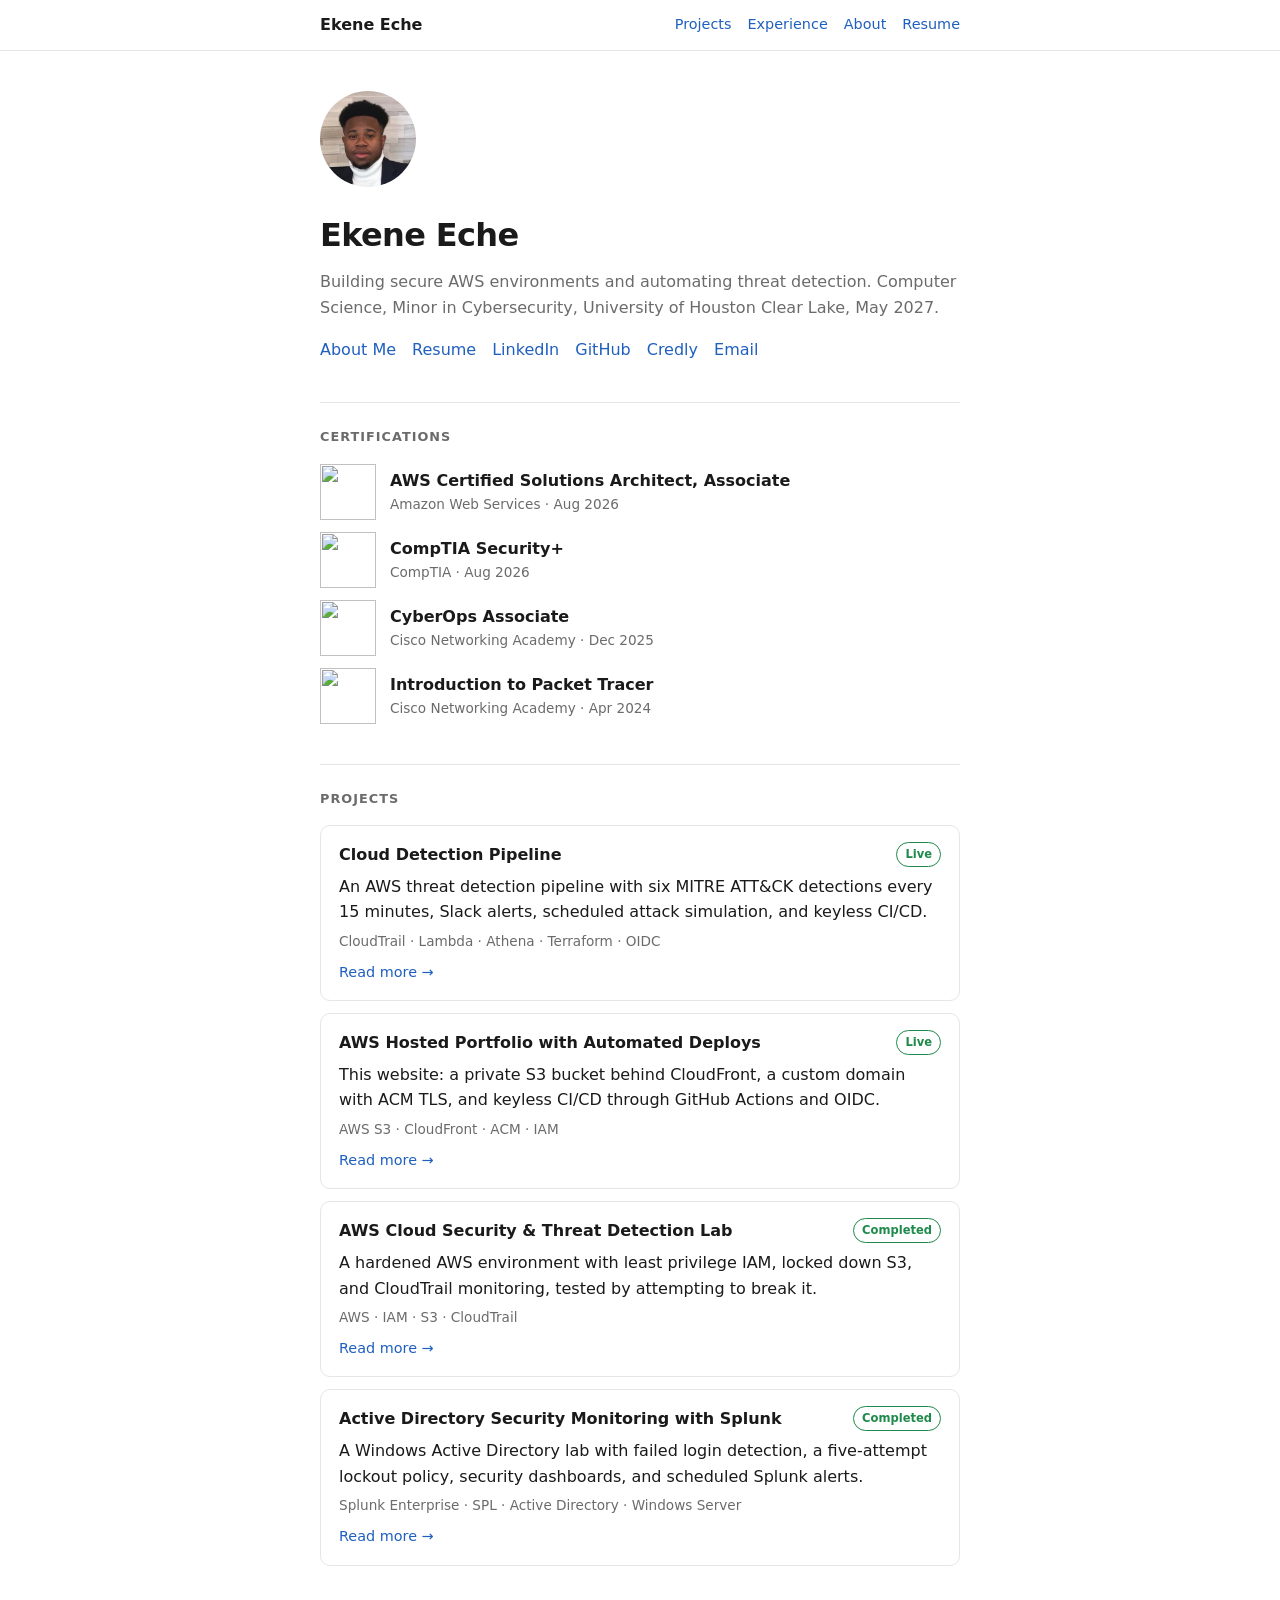
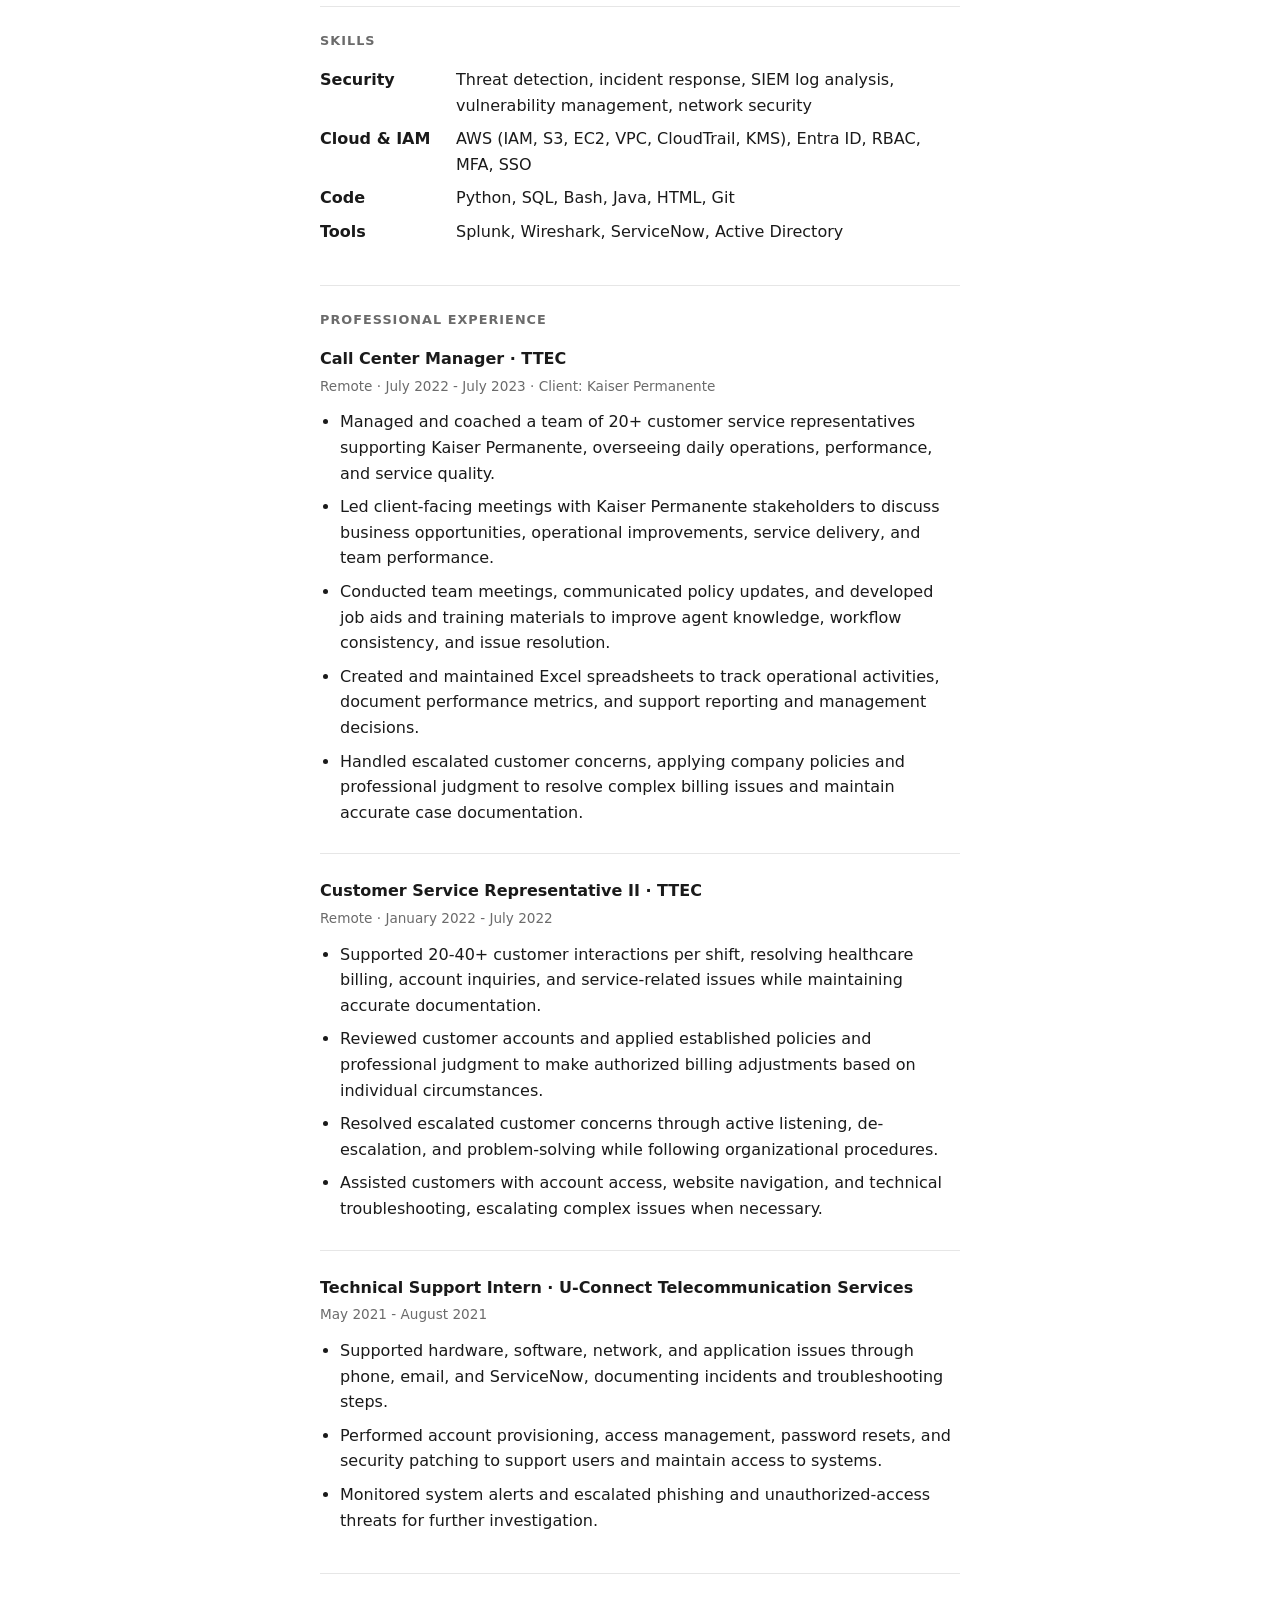
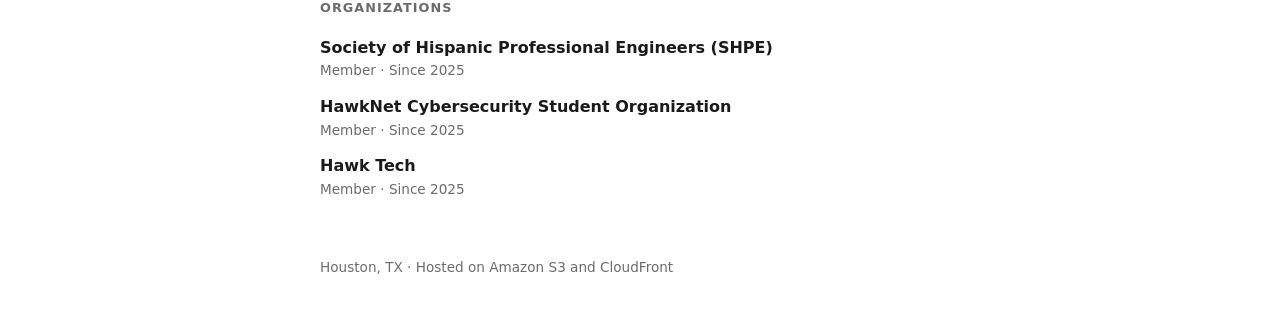
==== 04-aws-portfolio-website/site/index.html @ ea03c05b "Remove Entra IAM and AI SIEM projects and renumber folders" ====
<!DOCTYPE html>
<html lang="en">
<head>
  <meta charset="UTF-8">
  <meta name="viewport" content="width=device-width, initial-scale=1.0">
  <title>Ekene Eche | Cybersecurity</title>
  <meta name="description" content="Ekene Eche, Computer Science student focused on cloud security, SIEM, and threat detection.">
  <link rel="stylesheet" href="style.css">
</head>
<body>
  <div class="topbar"><div class="topbar-inner">
    <a class="brand" href="index.html">Ekene Eche</a>
    <nav class="toplinks"><a href="index.html#projects">Projects</a><a href="#experience">Experience</a><a href="about.pdf">About</a><a href="resume.pdf">Resume</a></nav>
  </div></div>
  <main>
    <header>
      <img class="avatar" src="photo.jpg" alt="Ekene Eche" width="96" height="96">
      <h1>Ekene Eche</h1>
      <p class="tagline">Building secure AWS environments and automating threat detection. Computer Science, Minor in Cybersecurity, University of Houston Clear Lake, May 2027.</p>
      <nav>
        <a href="about.pdf">About Me</a>
        <a href="resume.pdf">Resume</a>
        <a href="https://www.linkedin.com/in/ekene-eche">LinkedIn</a>
        <a href="https://github.com/echeekene">GitHub</a>
        <a href="https://www.credly.com/users/ekene-eche/badges">Credly</a>
        <a href="mailto:ekeneeche@gmail.com">Email</a>
      </nav>
    </header>


    <section>
      <h2>Certifications</h2>
      <ul class="certs">
        <li>
          <a href="https://www.credly.com/badges/8897beac-af51-44b2-8e2b-bed572c5c7f5">
            <img src="https://images.credly.com/images/0e284c3f-5164-4b21-8660-0d84737941bc/image.png" alt="" width="56" height="56">
            <span><strong>AWS Certified Solutions Architect, Associate</strong><small>Amazon Web Services &middot; Aug 2026</small></span>
          </a>
        </li>
        <li>
          <a href="https://www.credly.com/badges/957fd401-3240-4c26-bcf9-309c552ea29c">
            <img src="https://images.credly.com/images/80d8a06a-c384-42bf-ad36-db81bce5adce/blob" alt="" width="56" height="56">
            <span><strong>CompTIA Security+</strong><small>CompTIA &middot; Aug 2026</small></span>
          </a>
        </li>
        <li>
          <a href="https://www.credly.com/badges/99356305-6cbf-4f2d-b771-d27290108e98">
            <img src="https://images.credly.com/images/53f37f83-04a1-4935-9b1e-21a99cc6e1b2/CyberOpsAssoc.png" alt="" width="56" height="56">
            <span><strong>CyberOps Associate</strong><small>Cisco Networking Academy &middot; Dec 2025</small></span>
          </a>
        </li>
        <li>
          <a href="https://www.credly.com/badges/ec5e0106-a378-4754-8859-de31910ea70b">
            <img src="https://images.credly.com/images/09b6d58c-763a-4b40-aea1-787d8f46bbcd/Intro2PT.png" alt="" width="56" height="56">
            <span><strong>Introduction to Packet Tracer</strong><small>Cisco Networking Academy &middot; Apr 2024</small></span>
          </a>
        </li>
      </ul>
    </section>

    <section id="projects">
      <h2>Projects</h2>
      <div class="cards">
        <a class="card" href="projects/cloud-detection-pipeline.html">
          <div class="card-top"><h3>Cloud Detection Pipeline</h3><span class="badge live">Live</span></div>
          <p>An AWS threat detection pipeline with six MITRE ATT&amp;CK detections every 15 minutes, Slack alerts, scheduled attack simulation, and keyless CI/CD.</p>
          <p class="tags">CloudTrail &middot; Lambda &middot; Athena &middot; Terraform &middot; OIDC</p>
          <span class="more">Read more &rarr;</span>
        </a>
        <a class="card" href="projects/aws-portfolio-site.html">
          <div class="card-top"><h3>AWS Hosted Portfolio with Automated Deploys</h3><span class="badge live">Live</span></div>
          <p>This website: a private S3 bucket behind CloudFront, a custom domain with ACM TLS, and keyless CI/CD through GitHub Actions and OIDC.</p>
          <p class="tags">AWS S3 &middot; CloudFront &middot; ACM &middot; IAM</p>
          <span class="more">Read more &rarr;</span>
        </a>
        <a class="card" href="projects/aws-cloud-security-lab.html">
          <div class="card-top"><h3>AWS Cloud Security &amp; Threat Detection Lab</h3><span class="badge live">Completed</span></div>
          <p>A hardened AWS environment with least privilege IAM, locked down S3, and CloudTrail monitoring, tested by attempting to break it.</p>
          <p class="tags">AWS &middot; IAM &middot; S3 &middot; CloudTrail</p>
          <span class="more">Read more &rarr;</span>
        </a>
        <a class="card" href="projects/splunk-monitoring.html">
          <div class="card-top"><h3>Active Directory Security Monitoring with Splunk</h3><span class="badge live">Completed</span></div>
          <p>A Windows Active Directory lab with failed login detection, a five-attempt lockout policy, security dashboards, and scheduled Splunk alerts.</p>
          <p class="tags">Splunk Enterprise &middot; SPL &middot; Active Directory &middot; Windows Server</p>
          <span class="more">Read more &rarr;</span>
        </a>
      </div>
    </section>

    <section>
      <h2>Skills</h2>
      <dl class="skills">
        <dt>Security</dt><dd>Threat detection, incident response, SIEM log analysis, vulnerability management, network security</dd>
        <dt>Cloud &amp; IAM</dt><dd>AWS (IAM, S3, EC2, VPC, CloudTrail, KMS), Entra ID, RBAC, MFA, SSO</dd>
        <dt>Code</dt><dd>Python, SQL, Bash, Java, HTML, Git</dd>
        <dt>Tools</dt><dd>Splunk, Wireshark, ServiceNow, Active Directory</dd>
      </dl>
    </section>

    <section id="experience" class="experience">
      <h2>Professional Experience</h2>

      <article class="role">
        <h3>Call Center Manager &middot; TTEC</h3>
        <p class="role-meta">Remote &middot; July 2022 - July 2023 &middot; Client: Kaiser Permanente</p>
        <ul class="points">
          <li>Managed and coached a team of 20+ customer service representatives supporting Kaiser Permanente, overseeing daily operations, performance, and service quality.</li>
          <li>Led client-facing meetings with Kaiser Permanente stakeholders to discuss business opportunities, operational improvements, service delivery, and team performance.</li>
          <li>Conducted team meetings, communicated policy updates, and developed job aids and training materials to improve agent knowledge, workflow consistency, and issue resolution.</li>
          <li>Created and maintained Excel spreadsheets to track operational activities, document performance metrics, and support reporting and management decisions.</li>
          <li>Handled escalated customer concerns, applying company policies and professional judgment to resolve complex billing issues and maintain accurate case documentation.</li>
        </ul>
      </article>

      <article class="role">
        <h3>Customer Service Representative II &middot; TTEC</h3>
        <p class="role-meta">Remote &middot; January 2022 - July 2022</p>
        <ul class="points">
          <li>Supported 20-40+ customer interactions per shift, resolving healthcare billing, account inquiries, and service-related issues while maintaining accurate documentation.</li>
          <li>Reviewed customer accounts and applied established policies and professional judgment to make authorized billing adjustments based on individual circumstances.</li>
          <li>Resolved escalated customer concerns through active listening, de-escalation, and problem-solving while following organizational procedures.</li>
          <li>Assisted customers with account access, website navigation, and technical troubleshooting, escalating complex issues when necessary.</li>
        </ul>
      </article>

      <article class="role">
        <h3>Technical Support Intern &middot; U-Connect Telecommunication Services</h3>
        <p class="role-meta">May 2021 - August 2021</p>
        <ul class="points">
          <li>Supported hardware, software, network, and application issues through phone, email, and ServiceNow, documenting incidents and troubleshooting steps.</li>
          <li>Performed account provisioning, access management, password resets, and security patching to support users and maintain access to systems.</li>
          <li>Monitored system alerts and escalated phishing and unauthorized-access threats for further investigation.</li>
        </ul>
      </article>
    </section>

    <section>
      <h2>Organizations</h2>
      <ul class="orgs">
        <li><strong>Society of Hispanic Professional Engineers (SHPE)</strong><small>Member &middot; Since 2025</small></li>
        <li><strong>HawkNet Cybersecurity Student Organization</strong><small>Member &middot; Since 2025</small></li>
        <li><strong>Hawk Tech</strong><small>Member &middot; Since 2025</small></li>
      </ul>
    </section>

    <footer>
      <p>Houston, TX &middot; Hosted on Amazon S3 and CloudFront</p>
    </footer>
  </main>
</body>
</html>
---- 04-aws-portfolio-website/site/style.css ----
:root {
  --bg: #ffffff;
  --text: #1a1a1a;
  --muted: #6b6b6b;
  --line: #e6e6e6;
  --accent: #1f5fbf;
}

@media (prefers-color-scheme: dark) {
  :root {
    --bg: #111213;
    --text: #e8e8e8;
    --muted: #9a9a9a;
    --line: #2a2b2d;
    --accent: #7aa7ff;
  }
}

* { box-sizing: border-box; margin: 0; padding: 0; }

body {
  background: var(--bg);
  color: var(--text);
  font: 16px/1.6 system-ui, -apple-system, "Segoe UI", Roboto, sans-serif;
}

main {
  max-width: 680px;
  margin: 0 auto;
  padding: 64px 20px 48px;
}

a { color: var(--accent); text-decoration: none; }
a:hover { text-decoration: underline; }

h1 { font-size: 2rem; font-weight: 600; letter-spacing: -0.02em; }
h2 {
  font-size: 0.8rem;
  font-weight: 600;
  text-transform: uppercase;
  letter-spacing: 0.08em;
  color: var(--muted);
  margin-bottom: 16px;
}
h3 { font-size: 1rem; font-weight: 600; }

.tagline { color: var(--muted); margin: 8px 0 16px; }

nav { display: flex; flex-wrap: wrap; gap: 16px; }

section {
  border-top: 1px solid var(--line);
  padding-top: 24px;
  margin-top: 40px;
}

.certs { list-style: none; display: grid; gap: 12px; }
.certs a {
  display: flex;
  align-items: center;
  gap: 14px;
  color: var(--text);
}
.certs a:hover strong { color: var(--accent); }
.certs img { flex-shrink: 0; }
.certs span { display: flex; flex-direction: column; }
.certs small { color: var(--muted); font-size: 0.85rem; }

article + article { margin-top: 20px; }
article p { margin-top: 4px; }
.tags { color: var(--muted); font-size: 0.85rem; }

.skills { display: grid; grid-template-columns: 120px 1fr; gap: 8px 16px; }
.skills dt { font-weight: 600; }

@media (max-width: 520px) {
  .skills { grid-template-columns: 1fr; gap: 0; }
  .skills dd { margin-bottom: 10px; }
}

footer {
  margin-top: 56px;
  color: var(--muted);
  font-size: 0.85rem;
}

.avatar {
  width: 96px;
  height: 96px;
  border-radius: 50%;
  object-fit: cover;
  margin-bottom: 16px;
}

.orgs { list-style: none; display: grid; gap: 12px; }
.orgs li { display: flex; flex-direction: column; }
.orgs small { color: var(--muted); font-size: 0.85rem; }

/* Top bar */
html { scroll-behavior: smooth; }
.topbar {
  position: sticky; top: 0; z-index: 10;
  background: var(--bg);
  border-bottom: 1px solid var(--line);
}
.topbar-inner {
  max-width: 680px; margin: 0 auto; padding: 12px 20px;
  display: flex; justify-content: space-between; align-items: center; gap: 16px;
}
.brand { color: var(--text); font-weight: 600; }
.toplinks { display: flex; gap: 16px; font-size: 0.9rem; }
main { padding-top: 40px; }

/* Project cards */
.cards { display: grid; gap: 12px; }
.card {
  display: block;
  padding: 16px 18px;
  border: 1px solid var(--line);
  border-radius: 10px;
  color: var(--text);
  transition: border-color 0.15s, transform 0.15s;
}
.card:hover { text-decoration: none; border-color: var(--accent); transform: translateY(-2px); }
.card-top { display: flex; justify-content: space-between; align-items: flex-start; gap: 12px; }
.card p { margin-top: 6px; }
.more { display: inline-block; margin-top: 8px; color: var(--accent); font-size: 0.9rem; }

.badge {
  flex-shrink: 0;
  font-size: 0.72rem; font-weight: 600;
  padding: 2px 8px; border-radius: 999px;
  border: 1px solid currentColor;
  white-space: nowrap;
}
.badge.live { color: #1f8a4c; }
.badge.wip { color: #b7791f; }
@media (prefers-color-scheme: dark) {
  .badge.live { color: #5fd08f; }
  .badge.wip { color: #f0b85a; }
}

/* Project detail pages */
.back { display: inline-block; font-size: 0.9rem; margin-bottom: 24px; }
.project-head h1 { margin-top: 8px; line-height: 1.25; }
.project-head .badge { display: inline-block; }
.chips { list-style: none; display: flex; flex-wrap: wrap; gap: 6px; margin: 4px 0 16px; }
.chips li {
  font-size: 0.8rem; padding: 3px 10px;
  border-radius: 999px; background: var(--line); color: var(--text);
}
.button {
  display: inline-block; padding: 8px 14px;
  border: 1px solid var(--accent); border-radius: 8px; font-size: 0.9rem;
}
.button:hover { text-decoration: none; background: var(--accent); color: var(--bg); }
.detail p { margin-top: 0; }
.points { padding-left: 20px; display: grid; gap: 8px; }
code {
  font-family: ui-monospace, SFMono-Regular, Consolas, monospace;
  font-size: 0.85em; padding: 1px 5px; border-radius: 4px; background: var(--line);
}
.pager {
  display: grid; grid-template-columns: 1fr 1fr; gap: 12px;
  margin-top: 48px; border-top: 1px solid var(--line); padding-top: 24px;
}
.pager a { display: flex; flex-direction: column; font-size: 0.9rem; }
.pager a.next { text-align: right; }
.pager small { color: var(--muted); }

/* Screenshots */
.figs { display: grid; gap: 16px; margin-top: 16px; }
figure { margin: 0; }
figure img {
  display: block; width: 100%; height: auto;
  border: 1px solid var(--line); border-radius: 8px;
  transition: border-color 0.15s;
}
figure a:hover img { border-color: var(--accent); }
figcaption { color: var(--muted); font-size: 0.85rem; margin-top: 6px; }


/* Professional experience */
#experience { scroll-margin-top: 80px; }
.experience .role + .role {
  margin-top: 28px;
  padding-top: 24px;
  border-top: 1px solid var(--line);
}
.experience .role-meta {
  color: var(--muted);
  font-size: 0.85rem;
  margin: 4px 0 12px;
}
.experience .points { margin-top: 12px; }
@media (max-width: 520px) {
  .topbar-inner { flex-wrap: wrap; gap: 8px; }
}
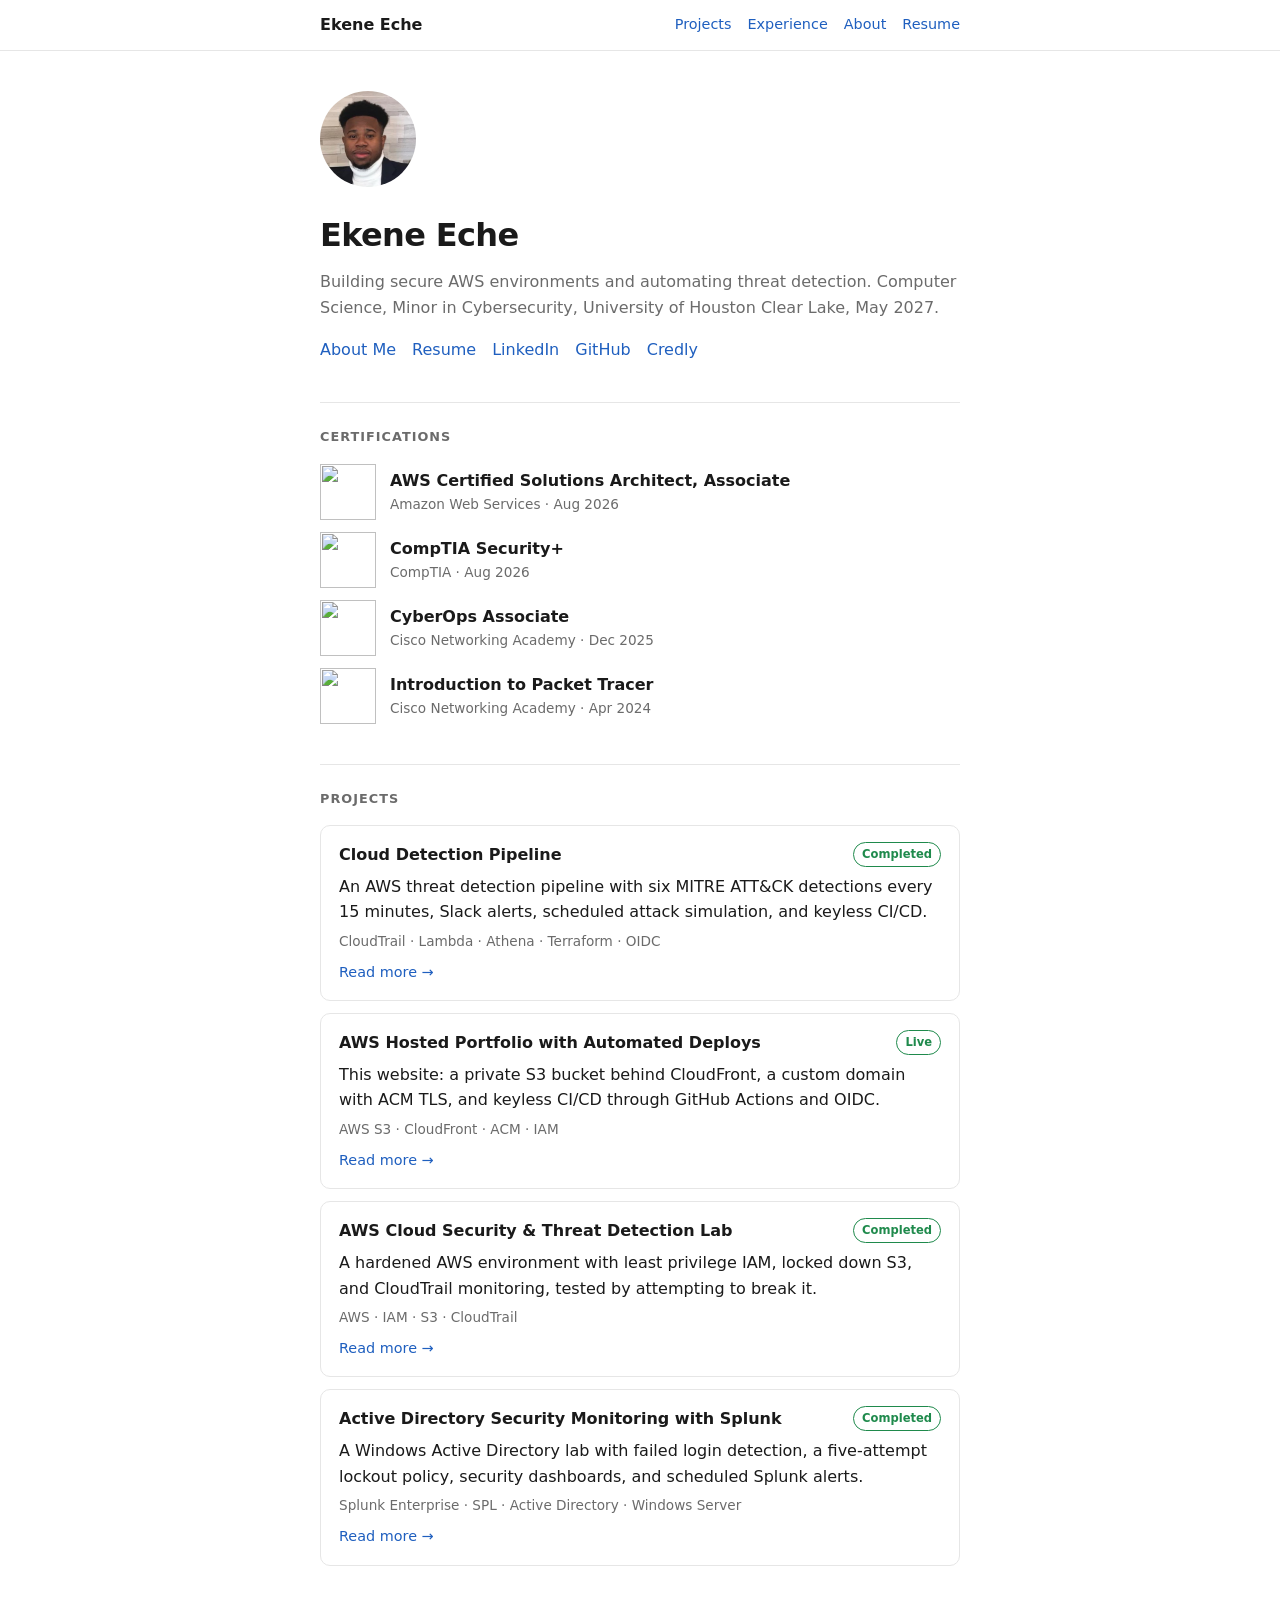
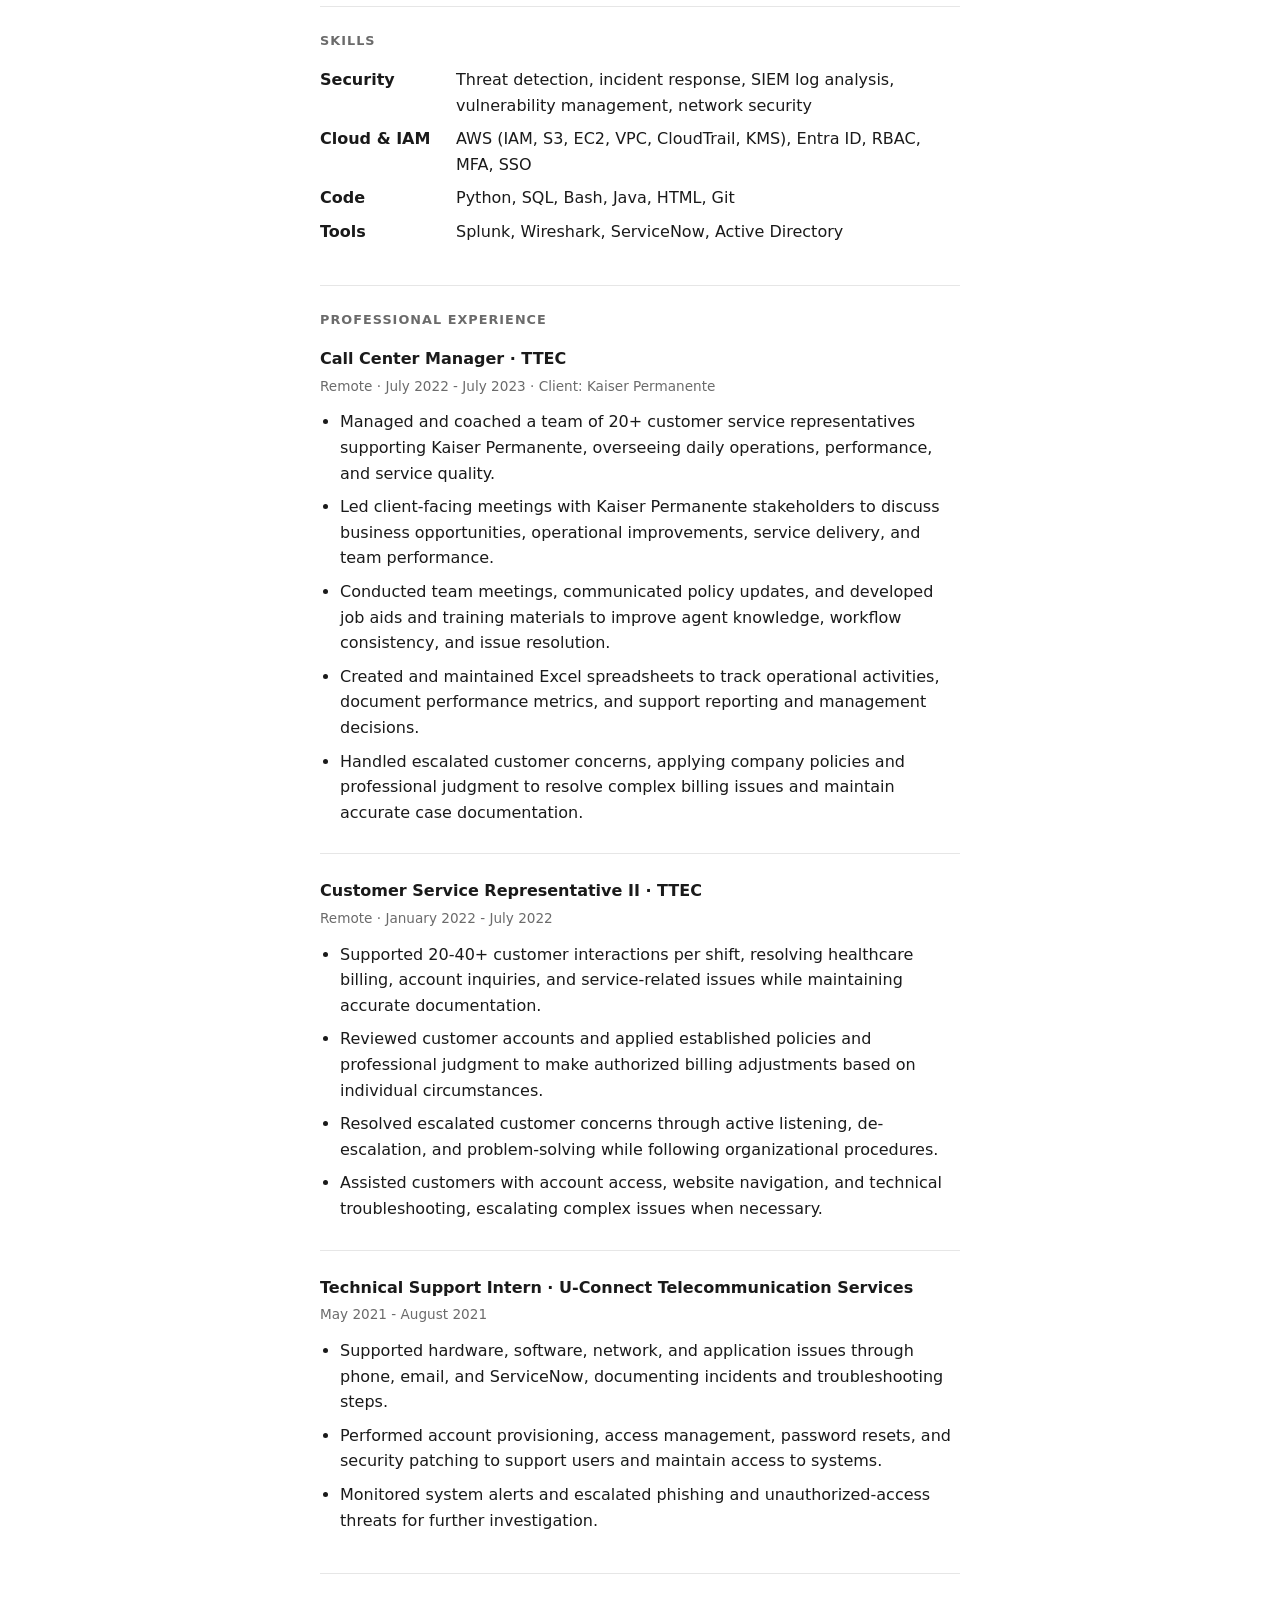
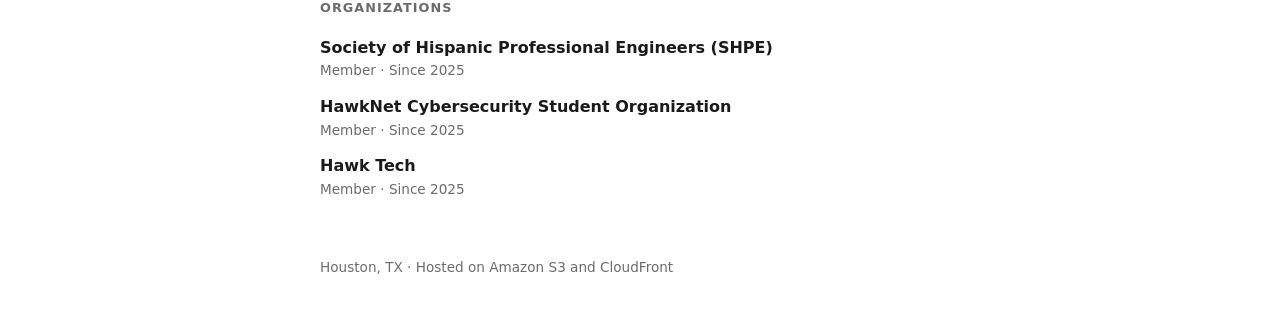
==== commit 60762a76: "update resume and portfolio" ====
--- a/04-aws-portfolio-website/site/index.html
+++ b/04-aws-portfolio-website/site/index.html
@@ -23,7 +23,6 @@
         <a href="https://www.linkedin.com/in/ekene-eche">LinkedIn</a>
         <a href="https://github.com/echeekene">GitHub</a>
         <a href="https://www.credly.com/users/ekene-eche/badges">Credly</a>
-        <a href="mailto:ekeneeche@gmail.com">Email</a>
       </nav>
     </header>
 
@@ -62,7 +61,7 @@
       <h2>Projects</h2>
       <div class="cards">
         <a class="card" href="projects/cloud-detection-pipeline.html">
-          <div class="card-top"><h3>Cloud Detection Pipeline</h3><span class="badge live">Live</span></div>
+          <div class="card-top"><h3>Cloud Detection Pipeline</h3><span class="badge live">Completed</span></div>
           <p>An AWS threat detection pipeline with six MITRE ATT&amp;CK detections every 15 minutes, Slack alerts, scheduled attack simulation, and keyless CI/CD.</p>
           <p class="tags">CloudTrail &middot; Lambda &middot; Athena &middot; Terraform &middot; OIDC</p>
           <span class="more">Read more &rarr;</span>
